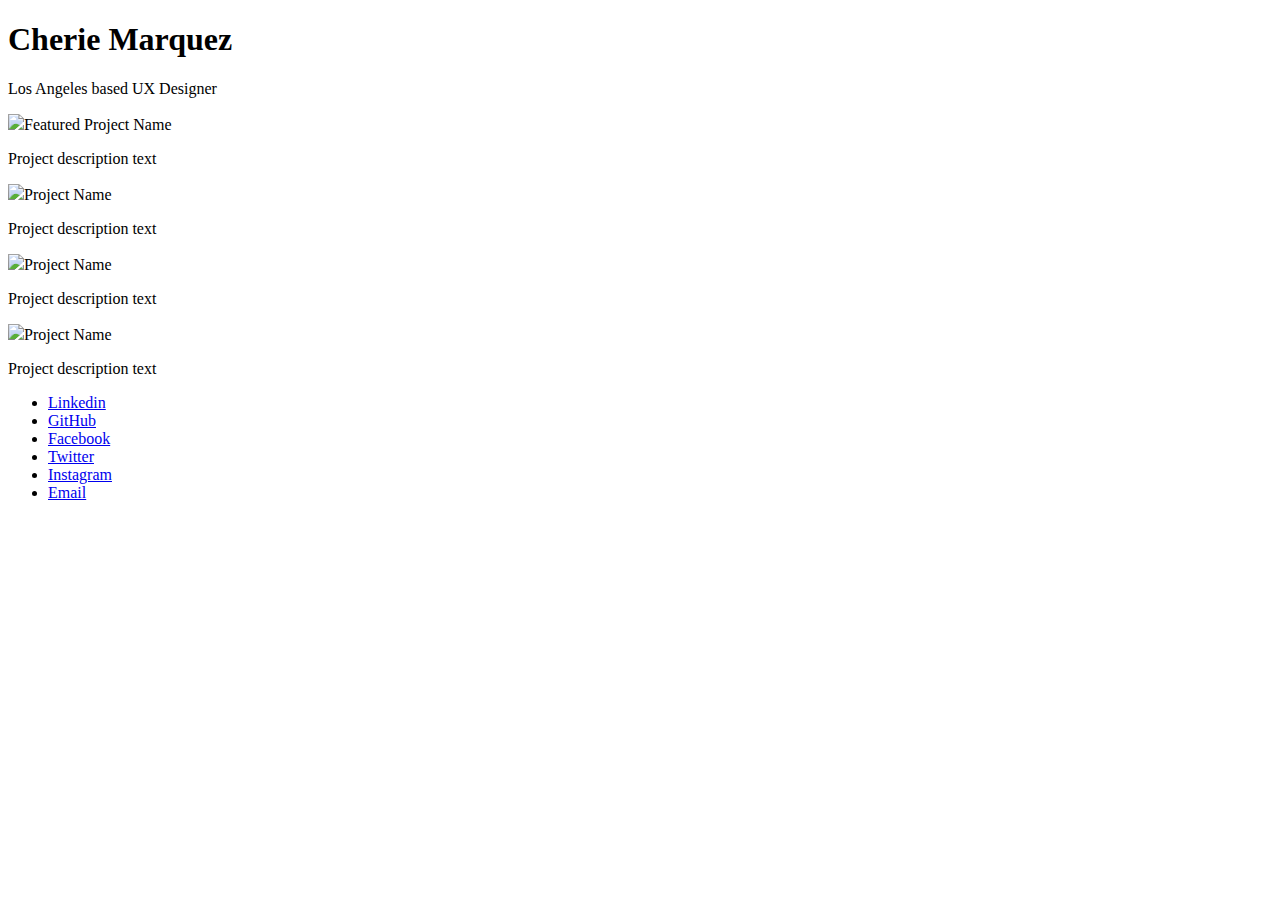
==== index.html @ 30fcd729 "Setting up website foundation" ====
<!DOCTYPE html>
<html>
 <head>
   <title>Portfolio | Cherie Marquez</title>
  </head>
  <body>
    <header>
      <h1>Cherie Marquez</h1>
      <p class="slogan">Los Angeles based UX Designer</p>
    </header>
    <main>
      <div class="project featured-project">
        <img src="http://lorempixel.com/350/360/abstract/placeholder-1"
        <h2>Featured Project Name</h2>
        <p>Project description text</p>
      </div>
      <div class="project">
        <img src="http://lorempixel.com/350/260/abstract/placeholder-2"
        <h2>Project Name</h2>
        <p>Project description text</p>
      </div>
      <div class="project">
        <img src="http://lorempixel.com/350/260/abstract/placeholder-3"
        <h2>Project Name</h2>
        <p>Project description text</p>
      </div>
      <div class="project">
        <img src="http://lorempixel.com/350/260/abstract/placeholder-4"
        <h2>Project Name</h2>
        <p>Project description text</p>
      </div>
    </main>
    <footer>
      <ul>
        <li> <a href="https://www.linkedin.com/in/cheriem/">Linkedin</a> </li>
        <li> <a href="https://github.com/takeonedailymedia">GitHub</a> </li>
        <li> <a href="https://www.facebook.com/marquez.cherie">Facebook</a> </li>
        <li> <a href="https://twitter.com/cherietallett">Twitter</a> </li>
        <li> <a href="https://www.instagram.com/cherietallett/">Instagram</a> </li>
        <li> <a href="mailto:cherie@takeonedaily.media">Email</a> </li>
      </ul>
    </footer>
  </body>
</html>
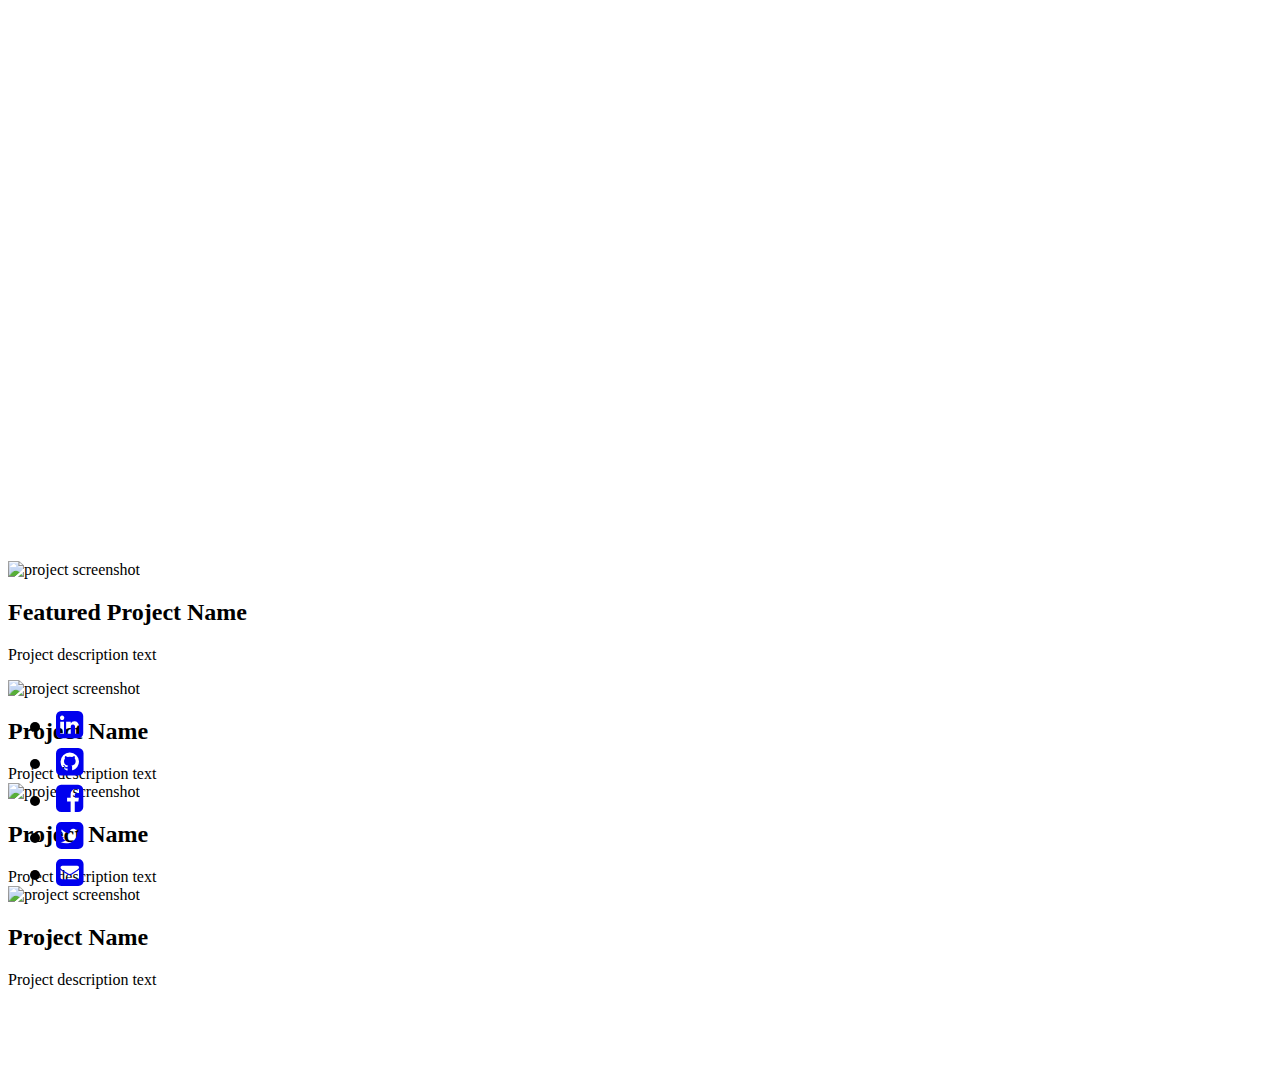
==== commit 350ad865: "checkpoint 23 interaces: complete" ====
--- a/index.html
+++ b/index.html
@@ -1,43 +1,91 @@
 <!DOCTYPE html>
-<html>
+<html class="mdl-js">
  <head>
    <title>Portfolio | Cherie Marquez</title>
+   <meta name="viewport" content="width=device-width, initial-scale=1">
+   <!-- Material Design Lite -->
+   <link rel="stylesheet" href="https://code.getmdl.io/1.3.0/material.blue_grey-amber.min.css">
+   <script defer src="https://code.getmdl.io/1.3.0/material.min.js"></script>
+
+   <!-- Font Awesome -->
+   <link href="https://maxcdn.bootstrapcdn.com/font-awesome/4.7.0/css/font-awesome.min.css" rel="stylesheet">
+
+   <!-- Custom Styles -->
+   <link rel="stylesheet" href="styles/main.css">
   </head>
   <body>
-    <header>
+    <header class="mdl-layout_header mdl-layout_header--transparent">
       <h1>Cherie Marquez</h1>
       <p class="slogan">Los Angeles based UX Designer</p>
     </header>
-    <main>
-      <div class="project featured-project">
-        <img src="http://lorempixel.com/350/360/abstract/placeholder-1"
-        <h2>Featured Project Name</h2>
-        <p>Project description text</p>
+    <main class="mdl-layout_content mdl-grid">
+      <div class="project featured-project mdl-grid mdl-cell mdl-cell--12-col mdl-cell--4-col-tablet mdl-card mdl-shadow--4dp">
+        <div class="mdl-cell mdl-cell--5-col mdl-cell--12-col-tablet">
+          <img src="http://via.placeholder.com/350x260?text=placeholder-image" alt="project screenshot"/>
+        </div>
+        <div class="mdl-cell mdl-cell--7-col">
+          <h2 class="mdl-card_title-text">Featured Project Name</h2>
+          <p class="project-description mdl-card_supporting-text">Project description text</p>
+        </div>
       </div>
-      <div class="project">
-        <img src="http://lorempixel.com/350/260/abstract/placeholder-2"
-        <h2>Project Name</h2>
-        <p>Project description text</p>
-      </div>
-      <div class="project">
-        <img src="http://lorempixel.com/350/260/abstract/placeholder-3"
-        <h2>Project Name</h2>
-        <p>Project description text</p>
-      </div>
-      <div class="project">
-        <img src="http://lorempixel.com/350/260/abstract/placeholder-4"
-        <h2>Project Name</h2>
-        <p>Project description text</p>
-      </div>
+      <div class="project mdl-cell mdl-card mdl-shadow--4dp">
+           <div>
+             <img src="http://lorempixel.com/350/260/abstract/placeholder-2" alt="project screenshot"/>
+           </div>
+           <div class="mdl-card__title">
+             <h2 class="mdl-card__title-text">Project Name</h2>
+           </div>
+           <div class="mdl-card__supporting-text">Project description text</div>
+         </div>
+
+         <div class="project mdl-cell mdl-card mdl-shadow--4dp">
+           <div>
+             <img src="http://lorempixel.com/350/260/abstract/placeholder-3" alt="project screenshot"/>
+           </div>
+           <div class="mdl-card__title">
+             <h2 class="mdl-card__title-text">Project Name</h2>
+           </div>
+           <div class="mdl-card__supporting-text">Project description text</div>
+         </div>
+
+         <div class="project mdl-cell mdl-card mdl-shadow--4dp">
+           <div>
+             <img src="http://lorempixel.com/350/260/abstract/placeholder-4" alt="project screenshot"/>
+           </div>
+           <div class="mdl-card__title">
+             <h2 class="mdl-card__title-text">Project Name</h2>
+           </div>
+           <div class="mdl-card__supporting-text">Project description text</div>
+         </div>
+
     </main>
-    <footer>
-      <ul>
-        <li> <a href="https://www.linkedin.com/in/cheriem/">Linkedin</a> </li>
-        <li> <a href="https://github.com/takeonedailymedia">GitHub</a> </li>
-        <li> <a href="https://www.facebook.com/marquez.cherie">Facebook</a> </li>
-        <li> <a href="https://twitter.com/cherietallett">Twitter</a> </li>
-        <li> <a href="https://www.instagram.com/cherietallett/">Instagram</a> </li>
-        <li> <a href="mailto:cherie@takeonedaily.media">Email</a> </li>
+    <footer class="mdl-mini-footer">
+      <ul class="mdl-mini-footer__link-list">
+        <li>
+           <a href="https://www.linkedin.com/in/cheriem">
+             <i class="fa fa-linkedin-square" aria-hidden="true"></i>
+           </a>
+         </li>
+         <li>
+           <a href="https://github.com/takeonedailymedia">
+             <i class="fa fa-github-square" aria-hidden="true"></i>
+           </a>
+         </li>
+         <li>
+           <a href="https://www.facebook.com/marquez.cherie">
+             <i class="fa fa-facebook-square" aria-hidden="true"></i>
+           </a>
+         </li>
+         <li>
+           <a href="https://twitter.com/cherietallett">
+             <i class="fa fa-twitter-square" aria-hidden="true"></i>
+           </a>
+         </li>
+         <li>
+           <a href="mailto:cherie@takeonedaily.media">
+             <i class="fa fa-envelope-square" aria-hidden="true"></i>
+           </a>
+         </li>
       </ul>
     </footer>
   </body>
--- a/styles/main.css
+++ b/styles/main.css
@@ -0,0 +1,52 @@
+header {
+  background: url(file:///Users/cherietallett/bloc/portfolio/images/heroimage.jpg) center / cover;
+  height: 60vh;
+  justify-content: center;
+  text-align: center;
+}
+
+h1 {
+  color: hsla(0, 0%, 100%, 0.9);
+  font-weight: bold;
+}
+
+.slogan {
+  color: hsla(0, 0%, 100%, 0.7);
+  font-weight: lighter;
+  font-size: 1.6rem;
+}
+
+main {
+  max-width: 900px;
+}
+
+.project-description {
+  padding-left: 0;
+}
+
+.project img {
+  width: 100%;
+}
+
+footer.mdl-mini-footer {
+  bottom: 0;
+  padding: 0.5rem;
+  position: fixed;
+  width: 100%;
+  z-index: 1;
+}
+
+body {
+  padding-bottom: 5rem;
+}
+
+footer.mdl-mini-footer > ul {
+  margin: auto;
+  font-size: 2rem;
+}
+
+@media screen and (max-width: 1024px) {
+   header.mdl-layout__header {
+     display: flex;
+   }
+ }
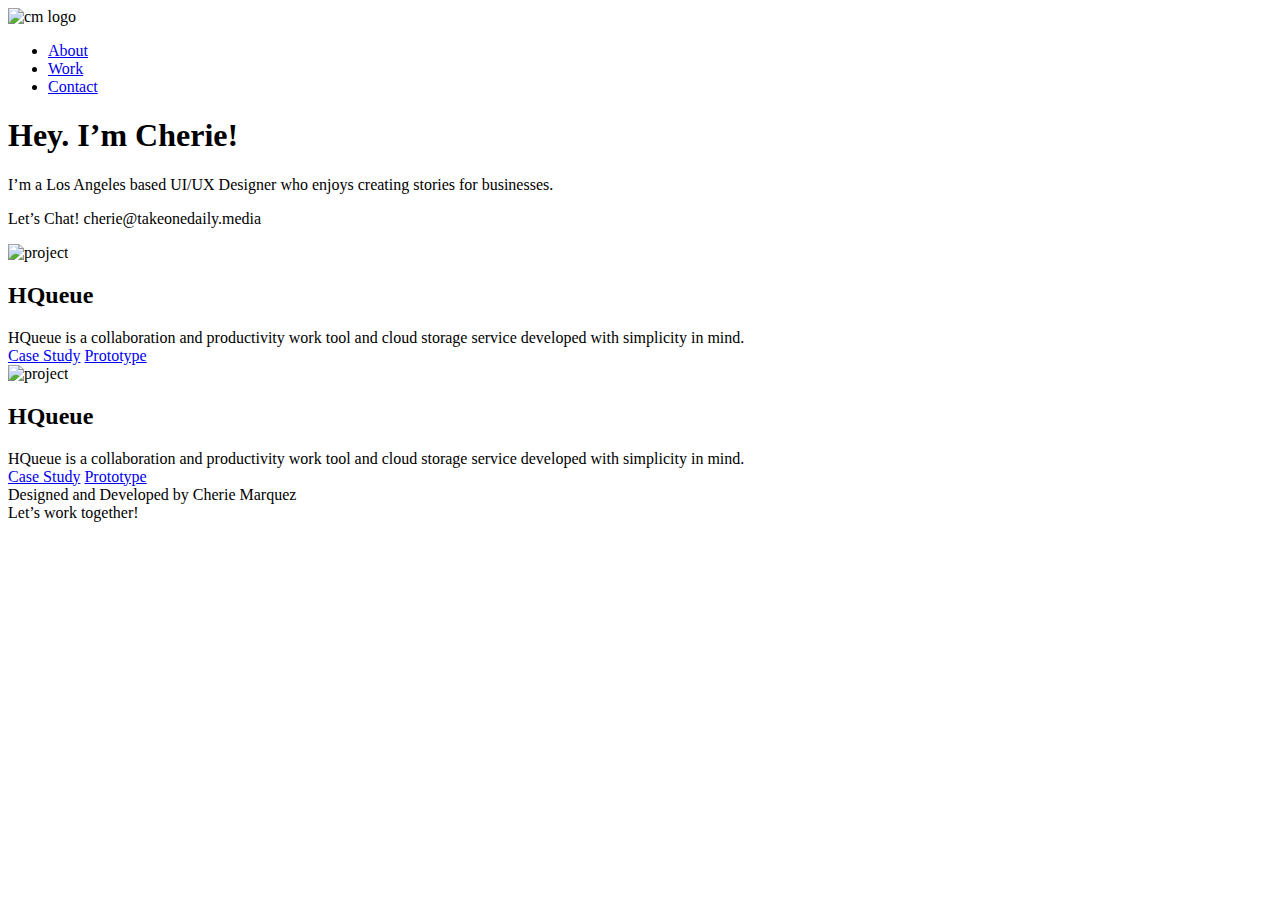
==== commit 84862af1: "slack check-in" ====
--- a/index.html
+++ b/index.html
@@ -1,92 +1,60 @@
 <!DOCTYPE html>
-<html class="mdl-js">
+<html>
  <head>
+   <meta name="viewport" content="width=device-width, initial-scale=1">
+   <meta charset="utf-8">
    <title>Portfolio | Cherie Marquez</title>
-   <meta name="viewport" content="width=device-width, initial-scale=1">
-   <!-- Material Design Lite -->
-   <link rel="stylesheet" href="https://code.getmdl.io/1.3.0/material.blue_grey-amber.min.css">
-   <script defer src="https://code.getmdl.io/1.3.0/material.min.js"></script>
-
-   <!-- Font Awesome -->
-   <link href="https://maxcdn.bootstrapcdn.com/font-awesome/4.7.0/css/font-awesome.min.css" rel="stylesheet">
-
-   <!-- Custom Styles -->
-   <link rel="stylesheet" href="styles/main.css">
+   <link rel="stylesheet" href="css/reset.css">
+   <link rel="stylesheet" href="css/style.css">
   </head>
   <body>
-    <header class="mdl-layout_header mdl-layout_header--transparent">
-      <h1>Cherie Marquez</h1>
-      <p class="slogan">Los Angeles based UX Designer</p>
+    <nav>
+      <div class="left">
+        <img src="images/200x200.png" class="logo" alt="cm logo">
+      </div>
+      <ul class="right">
+        <li><a href="#">About</a></li>
+        <li><a href="#">Work</a></li>
+        <li><a href="#">Contact</a></li>
+      </ul>
+    </nav>
+      <h1>Hey. I’m Cherie!</h1>
+      <p class="slogan">I’m a Los Angeles based UI/UX Designer who enjoys creating stories for businesses.</p>
+      <p class="slogan">Let’s Chat! cherie@takeonedaily.media</p>
     </header>
-    <main class="mdl-layout_content mdl-grid">
-      <div class="project featured-project mdl-grid mdl-cell mdl-cell--12-col mdl-cell--4-col-tablet mdl-card mdl-shadow--4dp">
-        <div class="mdl-cell mdl-cell--5-col mdl-cell--12-col-tablet">
-          <img src="http://via.placeholder.com/350x260?text=placeholder-image" alt="project screenshot"/>
-        </div>
-        <div class="mdl-cell mdl-cell--7-col">
-          <h2 class="mdl-card_title-text">Featured Project Name</h2>
-          <p class="project-description mdl-card_supporting-text">Project description text</p>
-        </div>
-      </div>
-      <div class="project mdl-cell mdl-card mdl-shadow--4dp">
+      <div class="work-hero-image">
            <div>
-             <img src="http://lorempixel.com/350/260/abstract/placeholder-2" alt="project screenshot"/>
+             <img src="images/HQueue-Homepage.png" class="homepage-project" alt="project">
            </div>
-           <div class="mdl-card__title">
-             <h2 class="mdl-card__title-text">Project Name</h2>
+           <div class="work">
+             <h2 class="project-name">HQueue</h2>
            </div>
-           <div class="mdl-card__supporting-text">Project description text</div>
+           <div class="project-2">HQueue is a collaboration and productivity work tool and cloud storage service developed with simplicity in mind.</div>
+           <a class="button-casestudy" href="HQueue.html">Case Study</a>
+           <a class="button-prototype" href="HQueue.html">Prototype</a>
          </div>
 
-         <div class="project mdl-cell mdl-card mdl-shadow--4dp">
+         <div class="work-hero-image">
            <div>
-             <img src="http://lorempixel.com/350/260/abstract/placeholder-3" alt="project screenshot"/>
+             <img src="images/HQueue-Homepage.png" class="homepage-project" alt="project">
            </div>
-           <div class="mdl-card__title">
-             <h2 class="mdl-card__title-text">Project Name</h2>
+           <div class="work">
+             <h2 class="project-name">HQueue</h2>
            </div>
-           <div class="mdl-card__supporting-text">Project description text</div>
+           <div class="project-2">HQueue is a collaboration and productivity work tool and cloud storage service developed with simplicity in mind.</div>
+           <a class="button-casestudy" href="HQueue.html">Case Study</a>
+           <a class="button-prototype" href="HQueue.html">Prototype</a>
          </div>
+       </main>
 
-         <div class="project mdl-cell mdl-card mdl-shadow--4dp">
-           <div>
-             <img src="http://lorempixel.com/350/260/abstract/placeholder-4" alt="project screenshot"/>
-           </div>
-           <div class="mdl-card__title">
-             <h2 class="mdl-card__title-text">Project Name</h2>
-           </div>
-           <div class="mdl-card__supporting-text">Project description text</div>
-         </div>
-
-    </main>
-    <footer class="mdl-mini-footer">
-      <ul class="mdl-mini-footer__link-list">
-        <li>
-           <a href="https://www.linkedin.com/in/cheriem">
-             <i class="fa fa-linkedin-square" aria-hidden="true"></i>
-           </a>
-         </li>
-         <li>
-           <a href="https://github.com/takeonedailymedia">
-             <i class="fa fa-github-square" aria-hidden="true"></i>
-           </a>
-         </li>
-         <li>
-           <a href="https://www.facebook.com/marquez.cherie">
-             <i class="fa fa-facebook-square" aria-hidden="true"></i>
-           </a>
-         </li>
-         <li>
-           <a href="https://twitter.com/cherietallett">
-             <i class="fa fa-twitter-square" aria-hidden="true"></i>
-           </a>
-         </li>
-         <li>
-           <a href="mailto:cherie@takeonedaily.media">
-             <i class="fa fa-envelope-square" aria-hidden="true"></i>
-           </a>
-         </li>
-      </ul>
+      <footer class="footer grid-footer">
+        <li>Designed and Developed by Cherie Marquez</a></li>
+        <li>Let’s work together!</a></li>
+			  <a href="mailto:cherie@takeonedaily.media" class="fa fa-email"></a>
+        <a href="https://github.com/takeonedailymedia" class="fa fa-github"></a>
+        <a href="https://www.twitter.com/cherietallett" class="fa fa-twitter"></a>
+        <a href="https://www.linkedin.com/in/cheriem" class="fa fa-linkedin"></a>
+        <a href="https://www.instagram.com/cherietallett" class="fa fa-linkedin"></a>
     </footer>
   </body>
 </html>
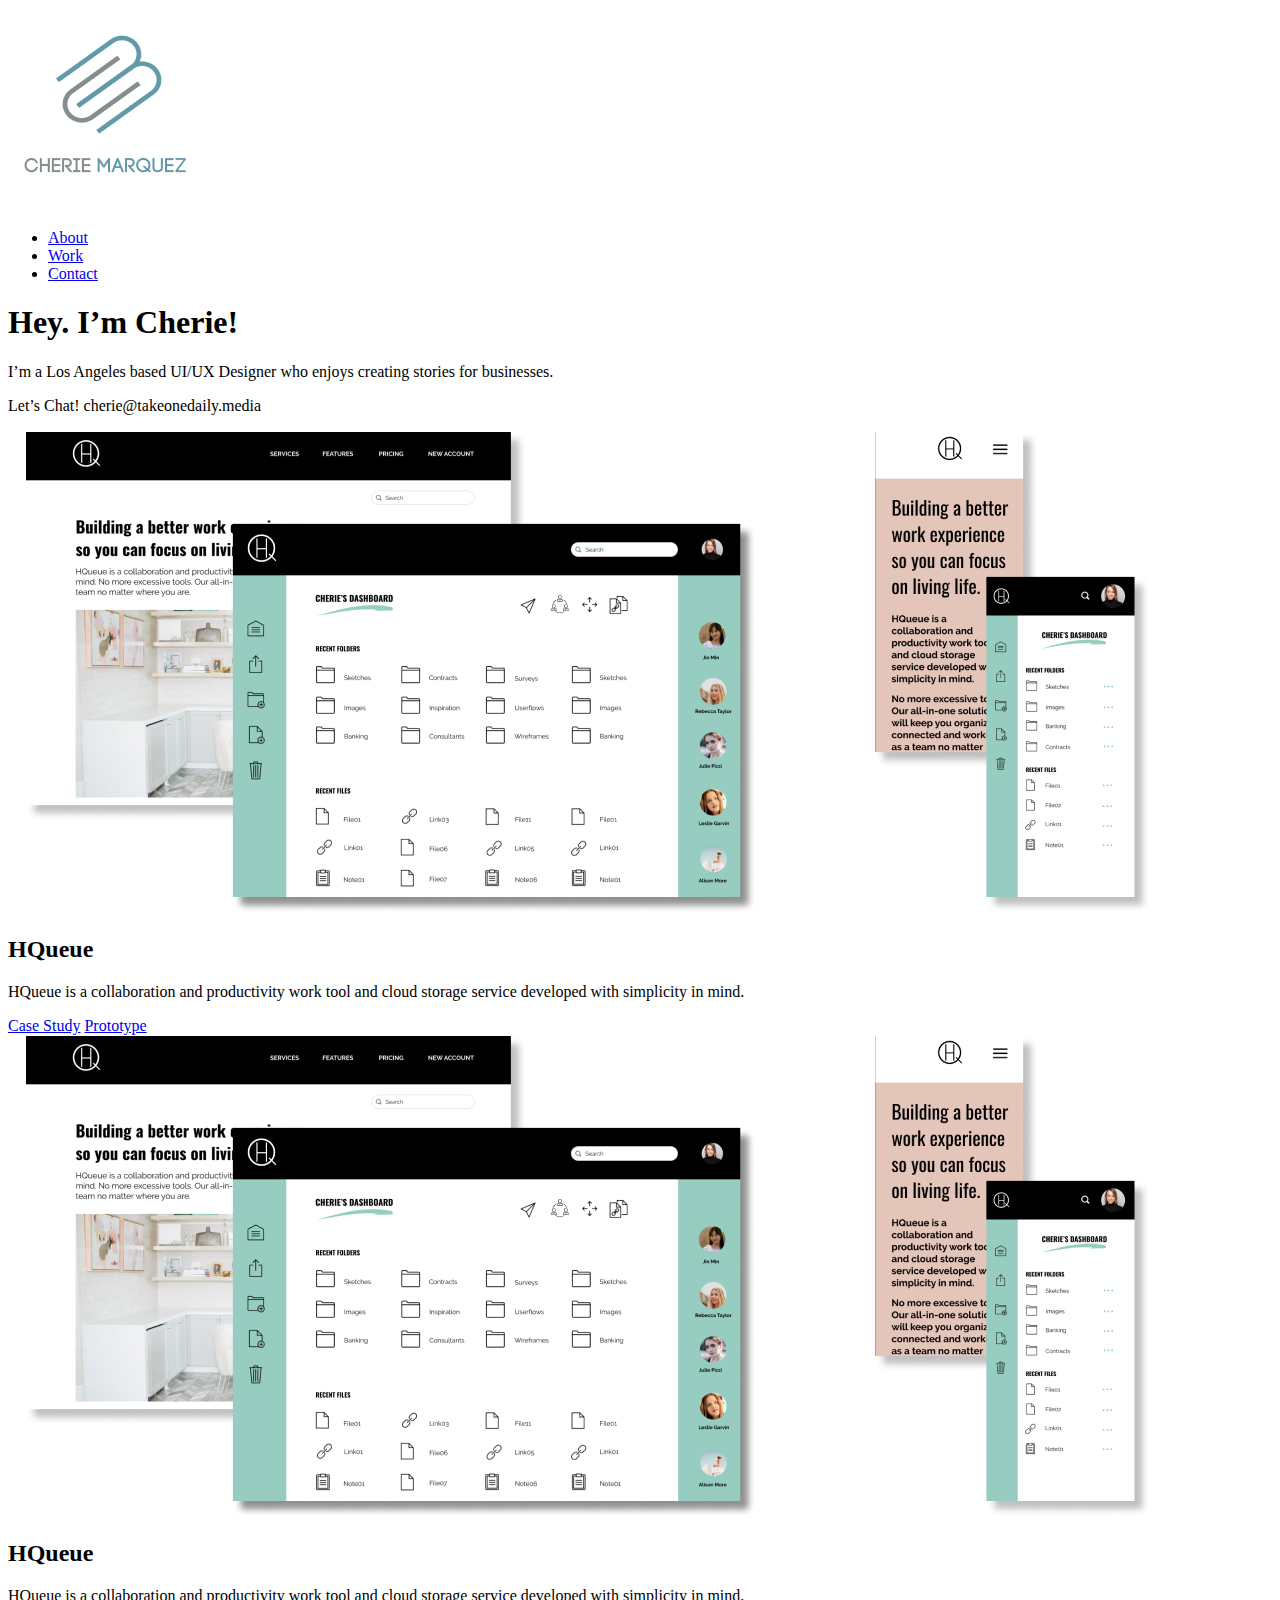
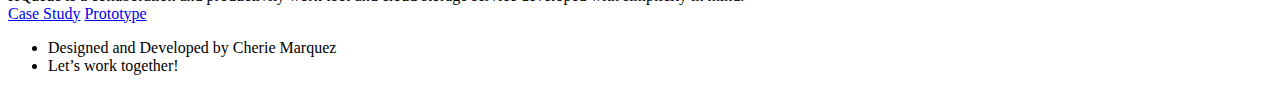
==== commit 08d67b7f: "checkpoint submission" ====
--- a/index.html
+++ b/index.html
@@ -9,47 +9,41 @@
   </head>
   <body>
     <nav>
-      <div class="left">
-        <img src="images/200x200.png" class="logo" alt="cm logo">
-      </div>
-      <ul class="right">
-        <li><a href="#">About</a></li>
-        <li><a href="#">Work</a></li>
-        <li><a href="#">Contact</a></li>
-      </ul>
+      <img src="images/200x200.png" class="logo" alt="cm logo">
+        <ul class="menu">
+          <li><a href="#">About</a></li>
+          <li><a href="#">Work</a></li>
+          <li><a href="#">Contact</a></li>
+        </ul>
     </nav>
+    <header>
       <h1>Hey. I’m Cherie!</h1>
       <p class="slogan">I’m a Los Angeles based UI/UX Designer who enjoys creating stories for businesses.</p>
       <p class="slogan">Let’s Chat! cherie@takeonedaily.media</p>
     </header>
-      <div class="work-hero-image">
-           <div>
+      <main>
+         <div class="work-hero-image">
+            <img src="images/HQueue-Homepage.png" class="homepage-project" alt="project">
+            <h2 class="project-name">HQueue</h2>
+            <p>HQueue is a collaboration and productivity work tool and cloud storage service developed with simplicity in mind.</div>
+            <a class="button-casestudy" href="HQueue.html">Case Study</a>
+            <a class="button-prototype" href="HQueue.html">Prototype</a>
+          </div>
+         <div class="work-hero-image">
              <img src="images/HQueue-Homepage.png" class="homepage-project" alt="project">
-           </div>
-           <div class="work">
+             <div class="work">
              <h2 class="project-name">HQueue</h2>
            </div>
-           <div class="project-2">HQueue is a collaboration and productivity work tool and cloud storage service developed with simplicity in mind.</div>
-           <a class="button-casestudy" href="HQueue.html">Case Study</a>
-           <a class="button-prototype" href="HQueue.html">Prototype</a>
-         </div>
-
-         <div class="work-hero-image">
-           <div>
-             <img src="images/HQueue-Homepage.png" class="homepage-project" alt="project">
-           </div>
-           <div class="work">
-             <h2 class="project-name">HQueue</h2>
-           </div>
-           <div class="project-2">HQueue is a collaboration and productivity work tool and cloud storage service developed with simplicity in mind.</div>
-           <a class="button-casestudy" href="HQueue.html">Case Study</a>
-           <a class="button-prototype" href="HQueue.html">Prototype</a>
-         </div>
+          <div class="project-2">HQueue is a collaboration and productivity work tool and cloud storage service developed with simplicity in mind.</div>
+            <a class="button-casestudy" href="HQueue.html">Case Study</a>
+            <a class="button-prototype" href="HQueue.html">Prototype</a>
+          </div>
        </main>
-
       <footer class="footer grid-footer">
+      <ul>
         <li>Designed and Developed by Cherie Marquez</a></li>
         <li>Let’s work together!</a></li>
+      </ul>
 			  <a href="mailto:cherie@takeonedaily.media" class="fa fa-email"></a>
         <a href="https://github.com/takeonedailymedia" class="fa fa-github"></a>
         <a href="https://www.twitter.com/cherietallett" class="fa fa-twitter"></a>
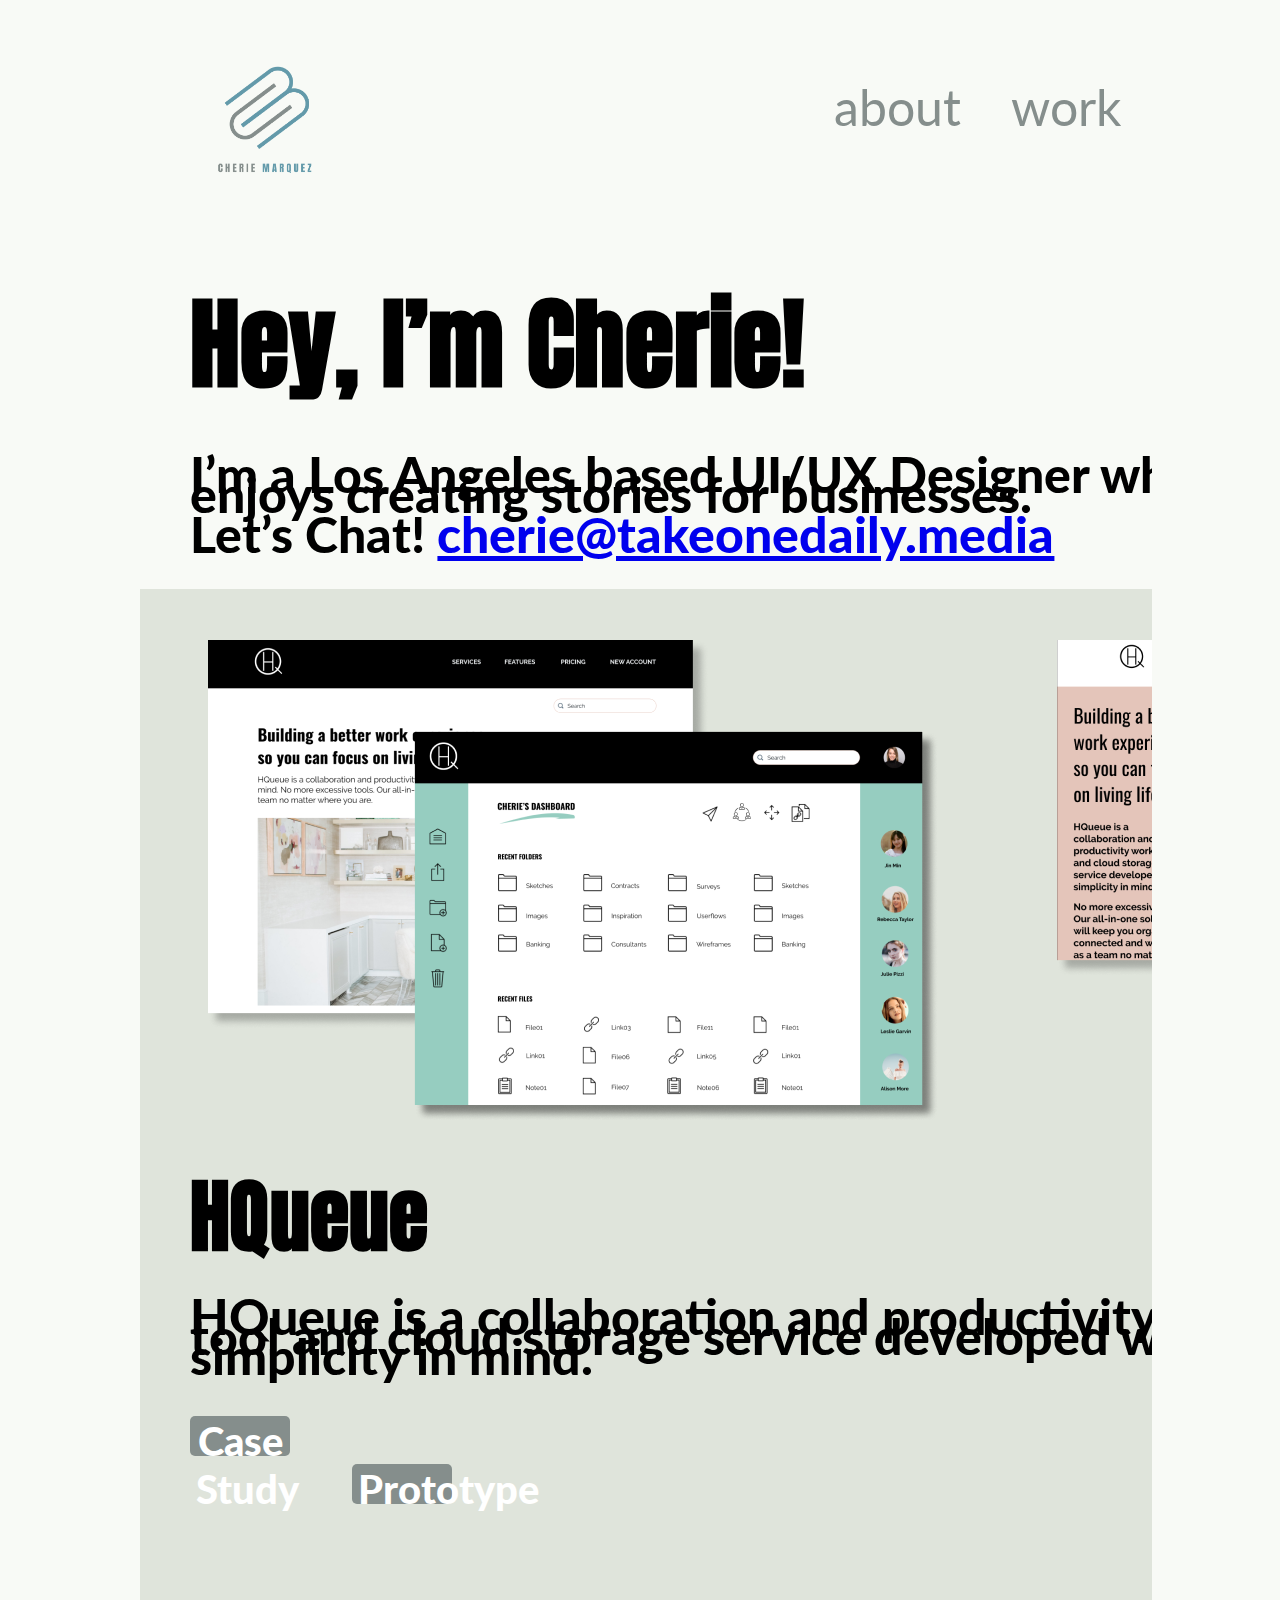
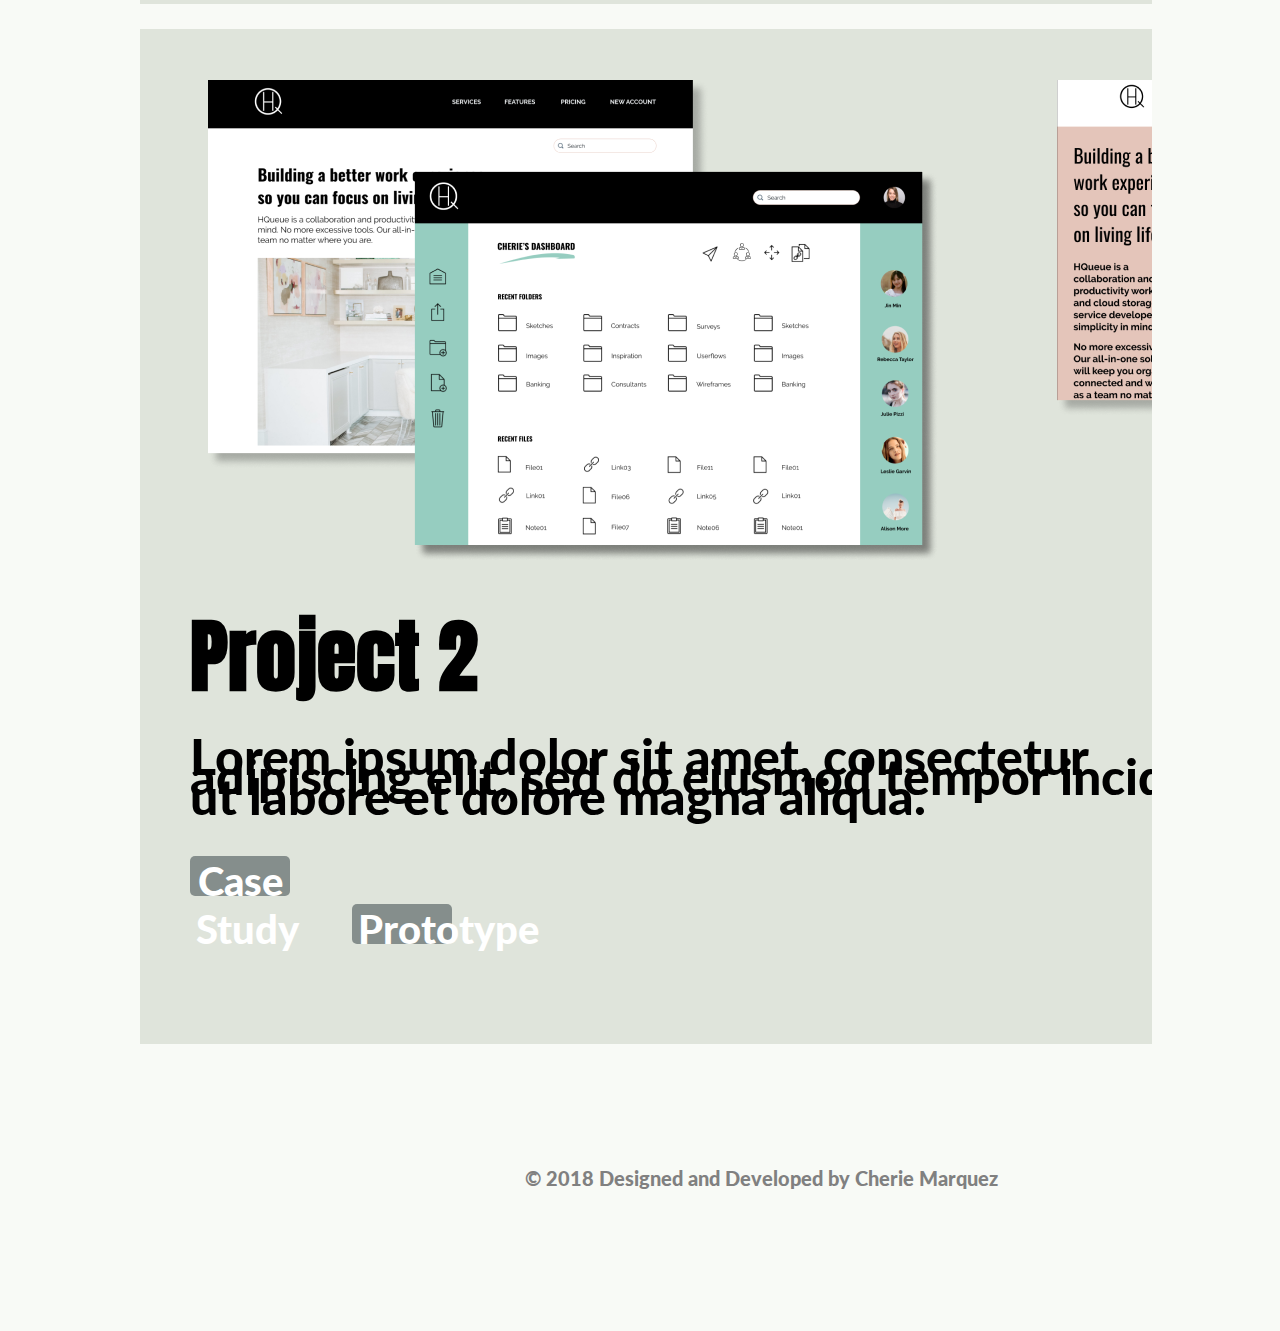
==== commit 4a88b4d9: "html submission" ====
--- a/index.html
+++ b/index.html
@@ -1,54 +1,72 @@
 <!DOCTYPE html>
-<html>
+<html lang="en">
  <head>
-   <meta name="viewport" content="width=device-width, initial-scale=1">
    <meta charset="utf-8">
+   <meta name="viewport" content="width=device-width, initial-scale=1.0">
    <title>Portfolio | Cherie Marquez</title>
-   <link rel="stylesheet" href="css/reset.css">
-   <link rel="stylesheet" href="css/style.css">
+   <link rel="stylesheet" type="text/css" href="styles/reset.css">
+   <link rel="stylesheet" type="text/css" href="styles/style.css">
+<!-- Google Fonts and Icons-->
+   <link href="https://fonts.googleapis.com/css?family=Anton" rel="stylesheet" type="text/css">
+   <link href="https://fonts.googleapis.com/css?family=Lato" rel="stylesheet" type="text/css">
+   <link rel="stylesheet" href="https://use.fontawesome.com/releases/v5.5.0/css/all.css" integrity="sha384-B4dIYHKNBt8Bc12p+WXckhzcICo0wtJAoU8YZTY5qE0Id1GSseTk6S+L3BlXeVIU" crossorigin="anonymous">
   </head>
   <body>
-    <nav>
-      <img src="images/200x200.png" class="logo" alt="cm logo">
-        <ul class="menu">
-          <li><a href="#">About</a></li>
-          <li><a href="#">Work</a></li>
-          <li><a href="#">Contact</a></li>
+    <div class="container">
+      <section class="nav">
+        <div class="logo">
+          <img src="images/logocm.png" alt="cm logo">
+        </div>
+        <ul class="NavLinks">
+          <li> <a href="about.html">about</a> <li>
+          <li> <a href="project.html">work</a> </li>
+          <li> <a href="contact.html">contact</a> </li>
         </ul>
-    </nav>
-    <header>
-      <h1>Hey. I’m Cherie!</h1>
-      <p class="slogan">I’m a Los Angeles based UI/UX Designer who enjoys creating stories for businesses.</p>
-      <p class="slogan">Let’s Chat! cherie@takeonedaily.media</p>
-    </header>
-      <main>
-         <div class="work-hero-image">
-            <img src="images/HQueue-Homepage.png" class="homepage-project" alt="project">
-            <h2 class="project-name">HQueue</h2>
-            <p>HQueue is a collaboration and productivity work tool and cloud storage service developed with simplicity in mind.</div>
-            <a class="button-casestudy" href="HQueue.html">Case Study</a>
-            <a class="button-prototype" href="HQueue.html">Prototype</a>
-          </div>
-         <div class="work-hero-image">
-             <img src="images/HQueue-Homepage.png" class="homepage-project" alt="project">
-             <div class="work">
-             <h2 class="project-name">HQueue</h2>
-           </div>
-          <div class="project-2">HQueue is a collaboration and productivity work tool and cloud storage service developed with simplicity in mind.</div>
-            <a class="button-casestudy" href="HQueue.html">Case Study</a>
-            <a class="button-prototype" href="HQueue.html">Prototype</a>
-          </div>
-       </main>
-      <footer class="footer grid-footer">
-      <ul>
-        <li>Designed and Developed by Cherie Marquez</a></li>
-        <li>Let’s work together!</a></li>
-      </ul>
-			  <a href="mailto:cherie@takeonedaily.media" class="fa fa-email"></a>
-        <a href="https://github.com/takeonedailymedia" class="fa fa-github"></a>
-        <a href="https://www.twitter.com/cherietallett" class="fa fa-twitter"></a>
-        <a href="https://www.linkedin.com/in/cheriem" class="fa fa-linkedin"></a>
-        <a href="https://www.instagram.com/cherietallett" class="fa fa-linkedin"></a>
-    </footer>
+      </section>
+
+<!--Cherie Intro-->
+      <section class="hero">
+        <h1>Hey, I’m Cherie!</h1>
+        <p>I’m a Los Angeles based UI/UX Designer
+          who enjoys creating stories for businesses.</p>
+        <p>Let’s Chat! <a href="mailto:cherie@takeonedaily.media">cherie@takeonedaily.media</a></p>
+      </section>
+
+<!--Cherie Work-->
+        <section class="project1">
+          <img class="logo" src="images/HQueue-Homepage.png" alt="project">
+          <h1>HQueue</h1>
+          <p>HQueue is a collaboration and productivity work tool and cloud storage service developed with simplicity in mind.</p>
+          <button type="submit">Case Study</button>
+          <button type="submit">Prototype</button>
+        </section>
+        <section class="project2">
+          <img class="logo" src="images/HQueue-Homepage.png" alt="project">
+          <h1>Project 2</h1>
+          <p>Lorem ipsum dolor sit amet, consectetur adipiscing elit, sed do eiusmod tempor incididunt ut labore et dolore magna aliqua.</p>
+          <button type="submit">Case Study</button>
+          <button type="submit">Prototype</button>
+        </section>
+
+<!--Footer-->
+
+      <footer>
+        <section class="footer-container">
+            <p>© 2018 Designed and Developed by Cherie Marquez</p>
+            <ul class="footer-social">
+              <li class="email"><a href="cherie@takeonedaily.media">
+                <i class="far fa-envelope" style="color:#858E8C"></i></a></li>
+              <li class="git"><a href="https://github.com/takeonedailymedia">
+                <i class="fab fa-github" style="color:#858E8C"></i></a></li>
+              <li class="twitter"><a href="https://www.twitter.com/cherietallett">
+                <i class="fab fa-twitter" style="color:#858E8C"></i></a></li>
+              <li class="linkedin"><a href="https://www.linkedin.com/in/cheriem">
+                <i class="fab fa-linkedin-in" style="color:#858E8C"></i></a></li>
+              <li class="instagram"><a href="https://www.instagram.com/cherietallett">
+                <i class="fab fa-instagram" style="color:#858E8C"></i></a></li>
+            </ul>
+          </section>
+        </footer>
+      </div>
   </body>
 </html>
--- a/styles/style.css
+++ b/styles/style.css
@@ -0,0 +1,245 @@
+/*** Home Page ***/
+
+* {
+  box-sizing: border-box;
+}
+
+html {
+  font-size: 10px;
+}
+
+body {
+  background-color: #F8FAF6;
+  display: grid;
+}
+
+section {
+  float: left;
+  margin: 1%;
+}
+
+/*** the exterior edge of any grid - grid needs to go inside of the container)***/
+.container {
+  display: grid;
+  grid-template-columns: 1fr;
+  grid-template-areas:
+    "nav"
+    "hero"
+    "project1"
+    "project2"
+    "footer-container"
+    "footer-social";
+    margin: 0 auto;
+    overflow: hidden;
+    width: 80%;
+}
+
+.nav {
+  grid-area: nav;
+  padding: 2rem;
+  position: sticky;
+  top: 0;
+  width: 100%;
+}
+
+
+/*** CM logo ***/
+.logo img {
+  float: left;
+  height: auto;
+  width: 20rem;
+}
+
+.NavLinks {
+  float: right;
+  list-style: none;
+  margin-top: 5rem;
+
+}
+
+.NavLinks li {
+  display: inline-block;
+
+}
+
+.NavLinks li a {
+  color: #858E8C;
+  text-decoration: none;
+  padding: 5px 25px;
+  font-family: "Lato";
+  font-size: 5rem;
+}
+
+.NavLinks li a:hover {
+  color: #639AAA;
+  font-weight: 600;
+}
+
+
+p {
+ font-size: 1.6rem;
+ line-height: 2rem;
+}
+
+
+.hero {
+  grid-area: hero;
+  padding-bottom: 2rem;
+}
+
+.hero h1 {
+  font-family: "Anton";
+  font-size: 10rem;
+  padding: 5rem;
+}
+
+.hero p {
+  font-size: 5rem;
+  font-family: "Lato";
+  padding: 2rem 5rem 0 5rem;
+}
+
+
+.project1 {
+  background-color: #DFE4DB;
+  grid-area: project1;
+  padding: 5rem;
+}
+
+.project2 {
+  background-color: #DFE4DB;
+  grid-area: project2;
+  padding: 5rem;
+}
+
+h1, .project1, .project2 {
+  color: black;
+  font-family: "Anton";
+  font-size: 8rem;
+  font-weight: 900;
+  padding-top: 5rem;
+}
+
+p, .project1, .project2 {
+  color: black;
+  font-family: "Lato";
+  font-size: 5rem;
+  font-weight: 900;
+  padding-top: 5rem;
+}
+
+.logo {
+  padding: 0rem;
+}
+
+button {
+  background-color: #858E8C;
+  border: none;
+  border-radius: .5rem;
+  color: #ffffff;
+  font-family: "Lato";
+  font-size: 4rem;
+  font-weight: 900;
+  height: 4rem;
+  margin: 5rem 5rem 5rem 0;
+  width: 10rem;
+}
+
+
+
+footer {
+  background-color: #F8FAF6;
+  width: 100%;
+}
+
+.footer-container {
+  grid-area: footer-container;
+  padding: 5rem 5rem;
+  color: #639AAA;
+  text-align: center;
+  width: 100%;
+}
+
+.footer-container p {
+  color: gray;
+  font-size: 2rem;
+  text-align: center;
+  width: 100%;
+}
+
+.footer-social {
+  grid-area: footer-social;
+  list-style: none;
+}
+
+ul.footer-social {
+  background-color: #F8FAF6;
+  display: grid;
+  font-size: 5rem;
+  grid-template-columns: repeat(5, 2fr);
+  padding: 4rem 0;
+}
+
+}
+
+  /* Desktop */
+@media screen (min-width: 120rem) {
+  .container {
+    grid-template-columns: 2fr 8fr 2fr;
+    grid-template-areas:
+    "nav                  nav               nav"
+    "hero                 hero              hero"
+    "project1             .                 project2"
+    "footer-container     footer-container  footer-container"
+    "footer-social        footer-social     footer-social";
+    margin: 0 auto;
+    overflow: hidden;
+    padding-bottom: 100px;
+    width: 100rem;
+  }
+
+  section {
+    float: left;
+    margin: 1%;
+    width: 48%;
+  }
+
+  .footer-container {
+    background-color: #F8FAF6;
+    font-size: 1.3rem;
+    display: inline-grid;
+    grid-template-columns: 1fr 1fr;
+    padding: 5rem 5rem;
+    line-height: 1.4rem;
+  }
+
+  /* Tablet */
+@media screen (min-width: 70rem) {
+  .container {
+    grid-template-columns: 6fr 6fr;
+    grid-template-areas:
+      "nav                  nav"
+      "hero                 hero"
+      "project1             project2"
+      "footer-container     footer-social";
+    width: 80%;
+
+  }
+
+    section {
+      float: left;
+      margin: 1%;
+      width: 98%;
+  }
+
+  .footer-container {
+    background-color: #F8FAF6;
+    font-size: 1.3rem;
+    display: inline-grid;
+    grid-template-columns: 1fr 1fr;
+    padding: 5rem 5rem;
+    line-height: 1.4rem;
+  }
+
+
+}
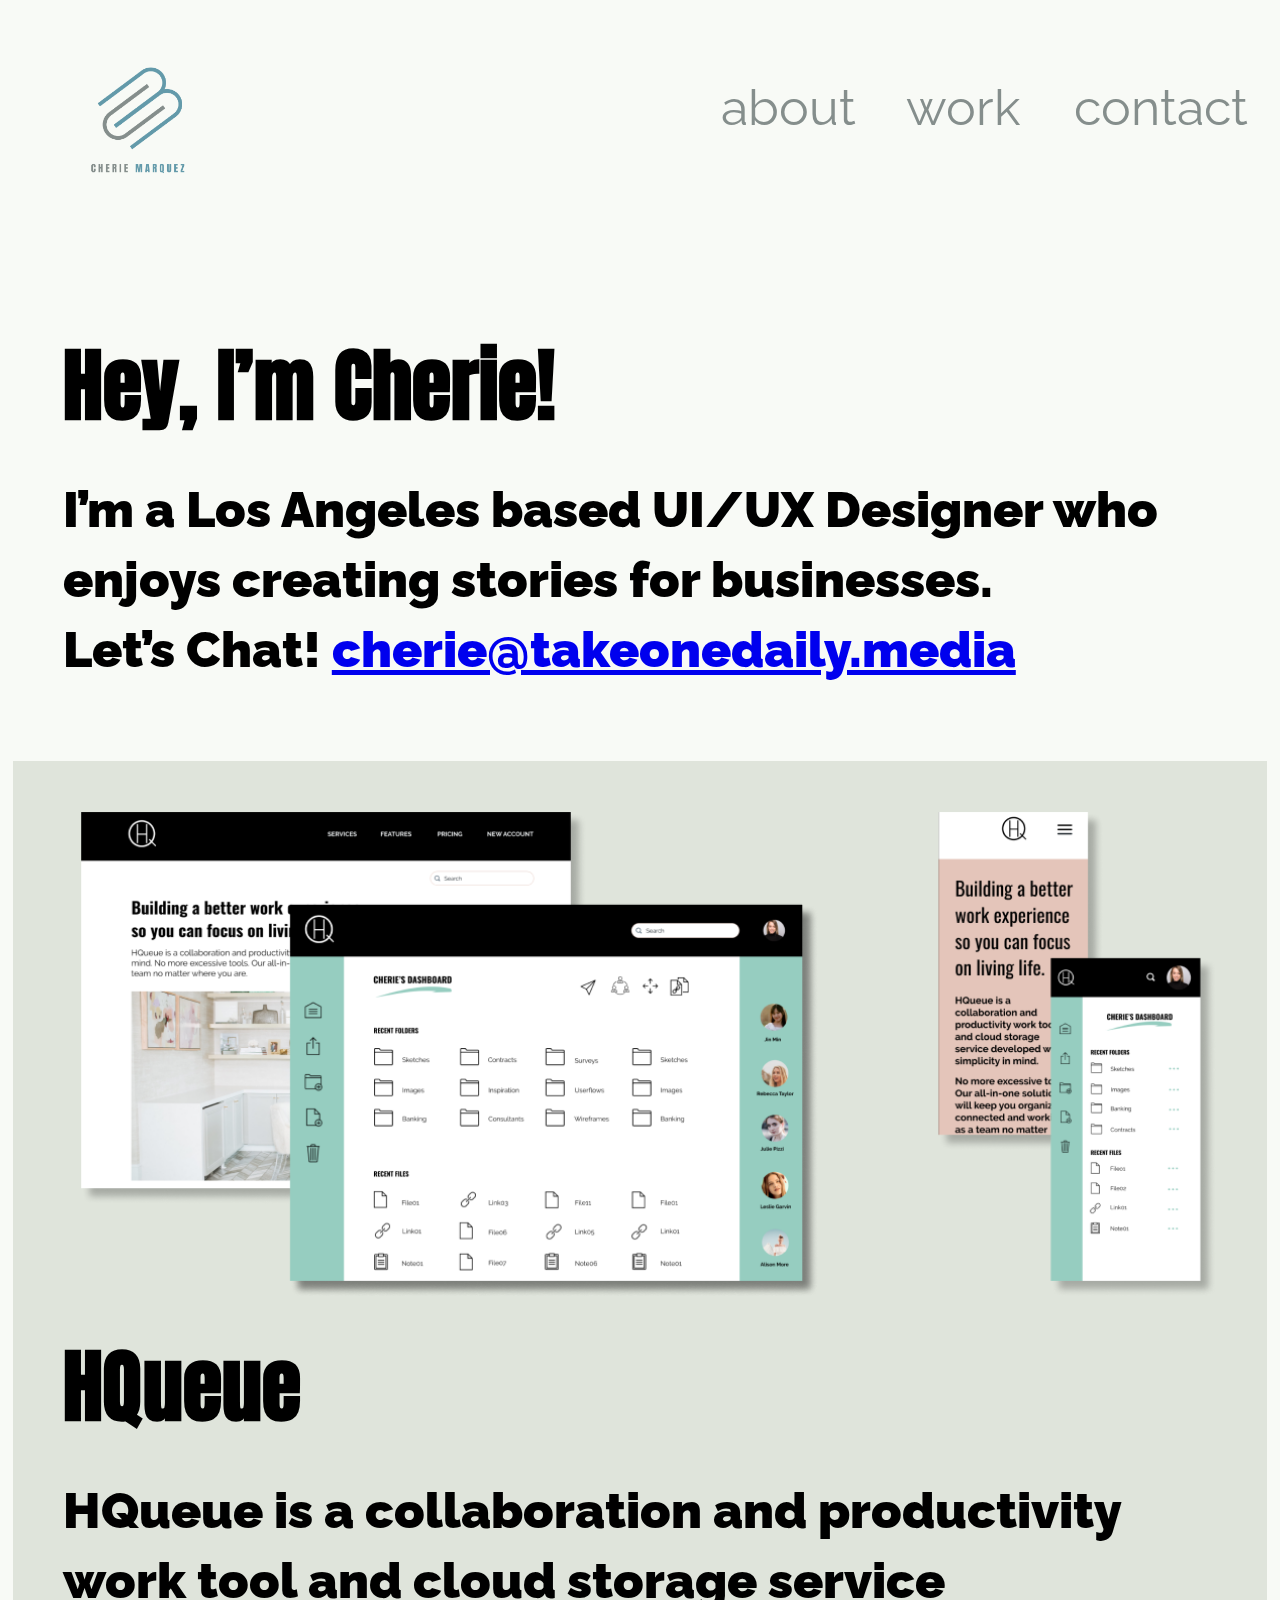
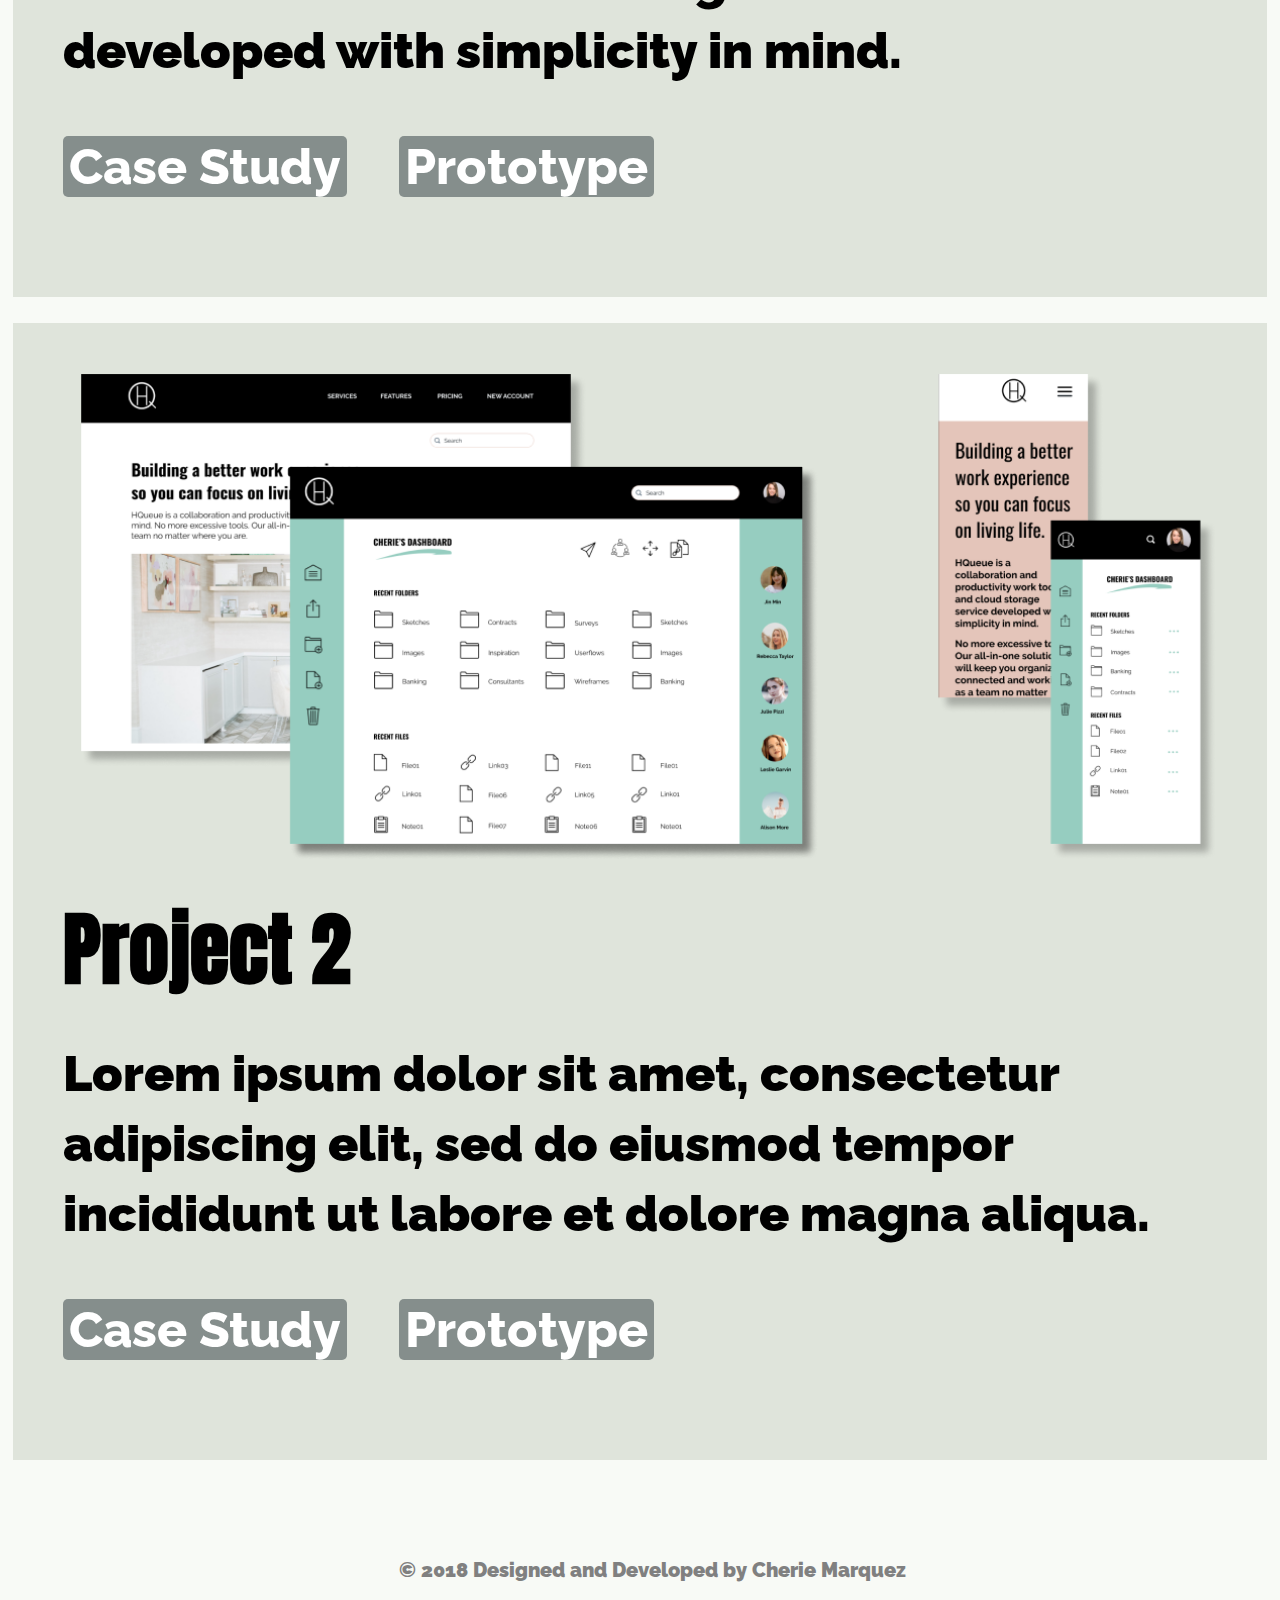
==== commit 91c428d7: "css revisions" ====
--- a/index.html
+++ b/index.html
@@ -3,11 +3,14 @@
  <head>
    <meta charset="utf-8">
    <meta name="viewport" content="width=device-width, initial-scale=1.0">
+   <meta name="author" content="Cherie Marquez">
+   <meta name="description" content="Cherie Marquez, Los Angeles based UI/UX designer">
    <title>Portfolio | Cherie Marquez</title>
    <link rel="stylesheet" type="text/css" href="styles/reset.css">
    <link rel="stylesheet" type="text/css" href="styles/style.css">
 <!-- Google Fonts and Icons-->
-   <link href="https://fonts.googleapis.com/css?family=Anton" rel="stylesheet" type="text/css">
+  <link href="https://fonts.googleapis.com/css?family=Anton" rel="stylesheet" type="text/css">
+   <link href="https://fonts.googleapis.com/css?family=Raleway" rel="stylesheet" type="text/css">
    <link href="https://fonts.googleapis.com/css?family=Lato" rel="stylesheet" type="text/css">
    <link rel="stylesheet" href="https://use.fontawesome.com/releases/v5.5.0/css/all.css" integrity="sha384-B4dIYHKNBt8Bc12p+WXckhzcICo0wtJAoU8YZTY5qE0Id1GSseTk6S+L3BlXeVIU" crossorigin="anonymous">
   </head>
@@ -34,18 +37,18 @@
 
 <!--Cherie Work-->
         <section class="project1">
-          <img class="logo" src="images/HQueue-Homepage.png" alt="project">
+          <img class="HQHomepage" src="images/HQueue-Homepage.png" alt="project">
           <h1>HQueue</h1>
           <p>HQueue is a collaboration and productivity work tool and cloud storage service developed with simplicity in mind.</p>
-          <button type="submit">Case Study</button>
-          <button type="submit">Prototype</button>
+          <button type="input">Case Study</button>
+          <button type="input">Prototype</button>
         </section>
         <section class="project2">
-          <img class="logo" src="images/HQueue-Homepage.png" alt="project">
+          <img class="HQHomepage" src="images/HQueue-Homepage.png" alt="project">
           <h1>Project 2</h1>
           <p>Lorem ipsum dolor sit amet, consectetur adipiscing elit, sed do eiusmod tempor incididunt ut labore et dolore magna aliqua.</p>
-          <button type="submit">Case Study</button>
-          <button type="submit">Prototype</button>
+          <button type="input">Case Study</button>
+          <button type="input">Prototype</button>
         </section>
 
 <!--Footer-->
--- a/styles/style.css
+++ b/styles/style.css
@@ -18,7 +18,6 @@
   margin: 1%;
 }
 
-/*** the exterior edge of any grid - grid needs to go inside of the container)***/
 .container {
   display: grid;
   grid-template-columns: 1fr;
@@ -31,7 +30,8 @@
     "footer-social";
     margin: 0 auto;
     overflow: hidden;
-    width: 80%;
+    width: auto;
+
 }
 
 .nav {
@@ -50,6 +50,12 @@
   width: 20rem;
 }
 
+/* HQ Image */
+.HQHomepage {
+  width: 100%;
+  display: block;
+}
+
 .NavLinks {
   float: right;
   list-style: none;
@@ -66,7 +72,7 @@
   color: #858E8C;
   text-decoration: none;
   padding: 5px 25px;
-  font-family: "Lato";
+  font-family: "Raleway";
   font-size: 5rem;
 }
 
@@ -76,27 +82,9 @@
 }
 
 
-p {
- font-size: 1.6rem;
- line-height: 2rem;
-}
-
-
 .hero {
   grid-area: hero;
-  padding-bottom: 2rem;
-}
-
-.hero h1 {
-  font-family: "Anton";
-  font-size: 10rem;
   padding: 5rem;
-}
-
-.hero p {
-  font-size: 5rem;
-  font-family: "Lato";
-  padding: 2rem 5rem 0 5rem;
 }
 
 
@@ -112,37 +100,42 @@
   padding: 5rem;
 }
 
-h1, .project1, .project2 {
+h1 {
   color: black;
   font-family: "Anton";
   font-size: 8rem;
   font-weight: 900;
-  padding-top: 5rem;
-}
-
-p, .project1, .project2 {
+  padding: 5rem 0rem;
+}
+
+h2 {
   color: black;
   font-family: "Lato";
+  padding-bottom: 5rem;
+
+
+}
+p {
+  color: black;
+  font-family: "Raleway";
   font-size: 5rem;
   font-weight: 900;
-  padding-top: 5rem;
-}
-
-.logo {
-  padding: 0rem;
+  line-height: 7rem;
+  word-wrap: break-word;
+
 }
 
 button {
   background-color: #858E8C;
-  border: none;
+  border: 2rem;
   border-radius: .5rem;
   color: #ffffff;
-  font-family: "Lato";
-  font-size: 4rem;
-  font-weight: 900;
-  height: 4rem;
+  font-family: "Raleway";
+  font-size: 5rem;
+  font-weight: 800;
   margin: 5rem 5rem 5rem 0;
-  width: 10rem;
+  text-decoration: none;
+  width: fit-content;
 }
 
 
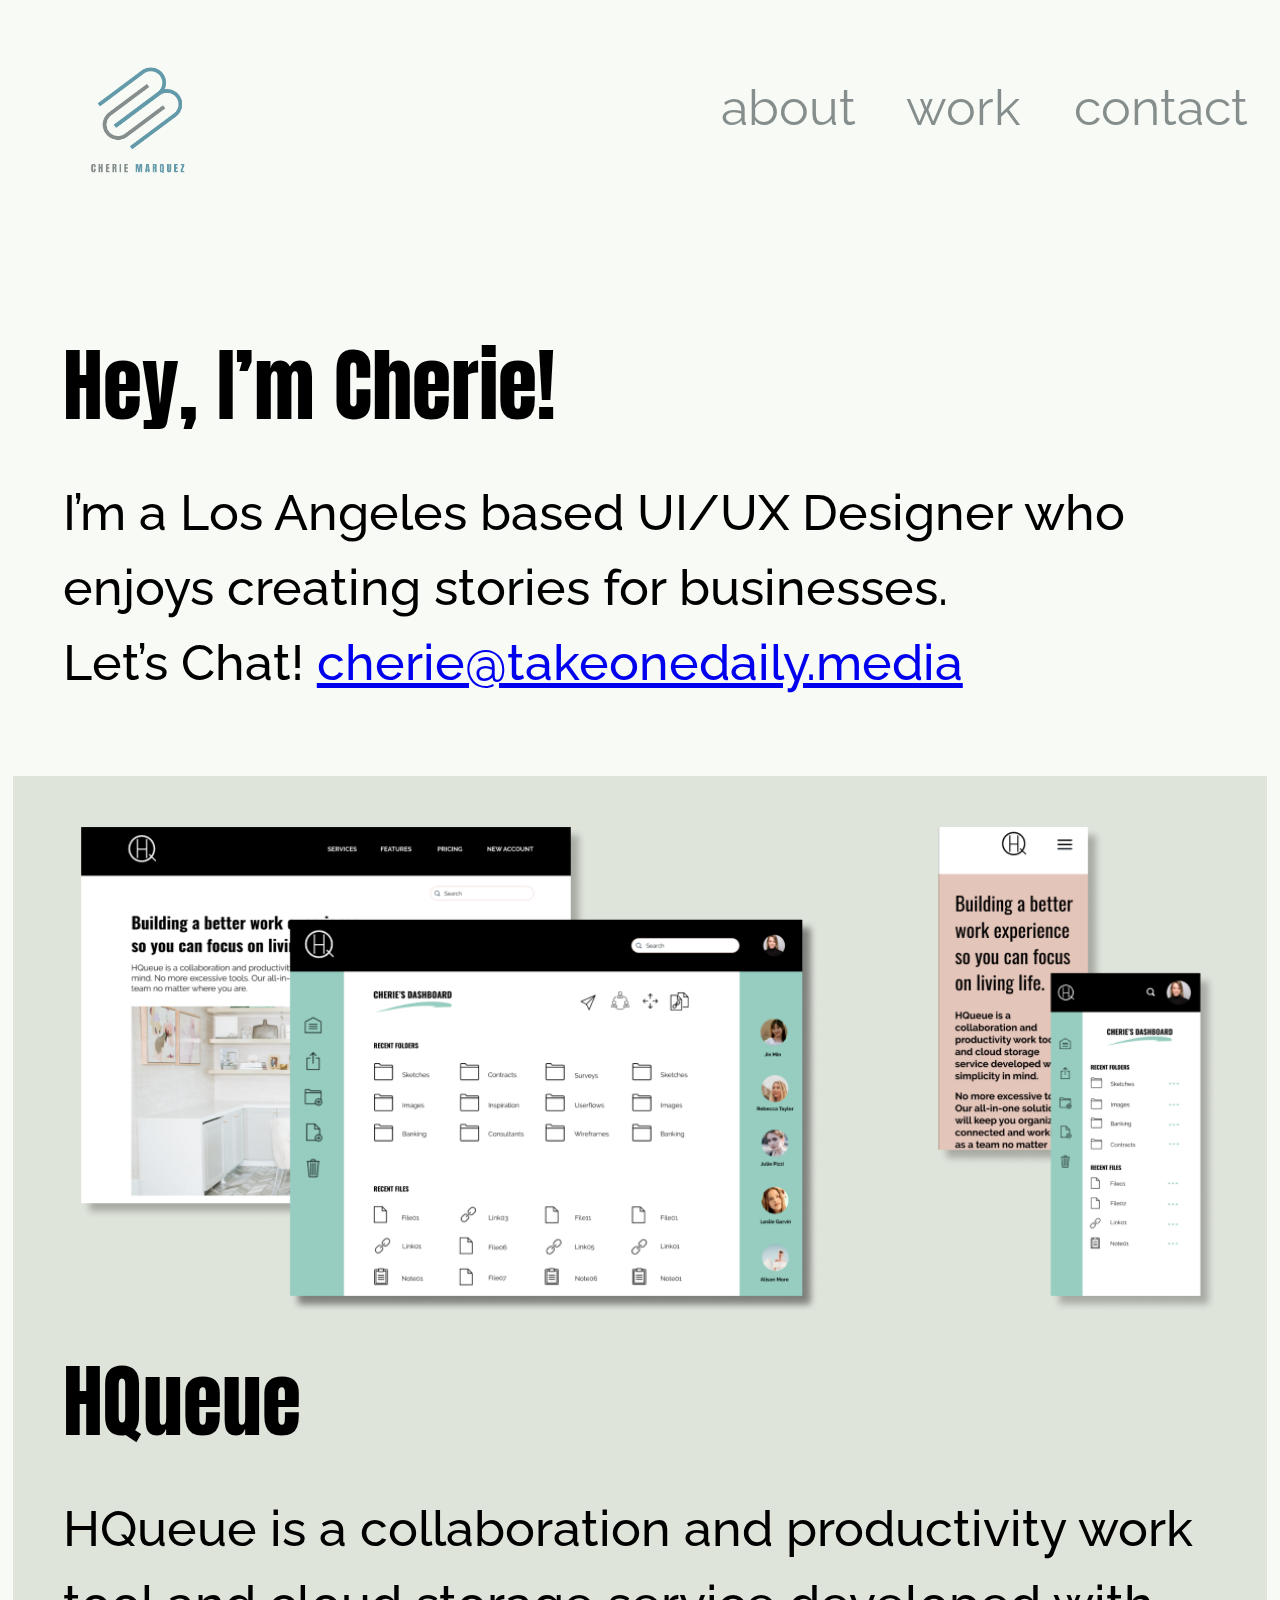
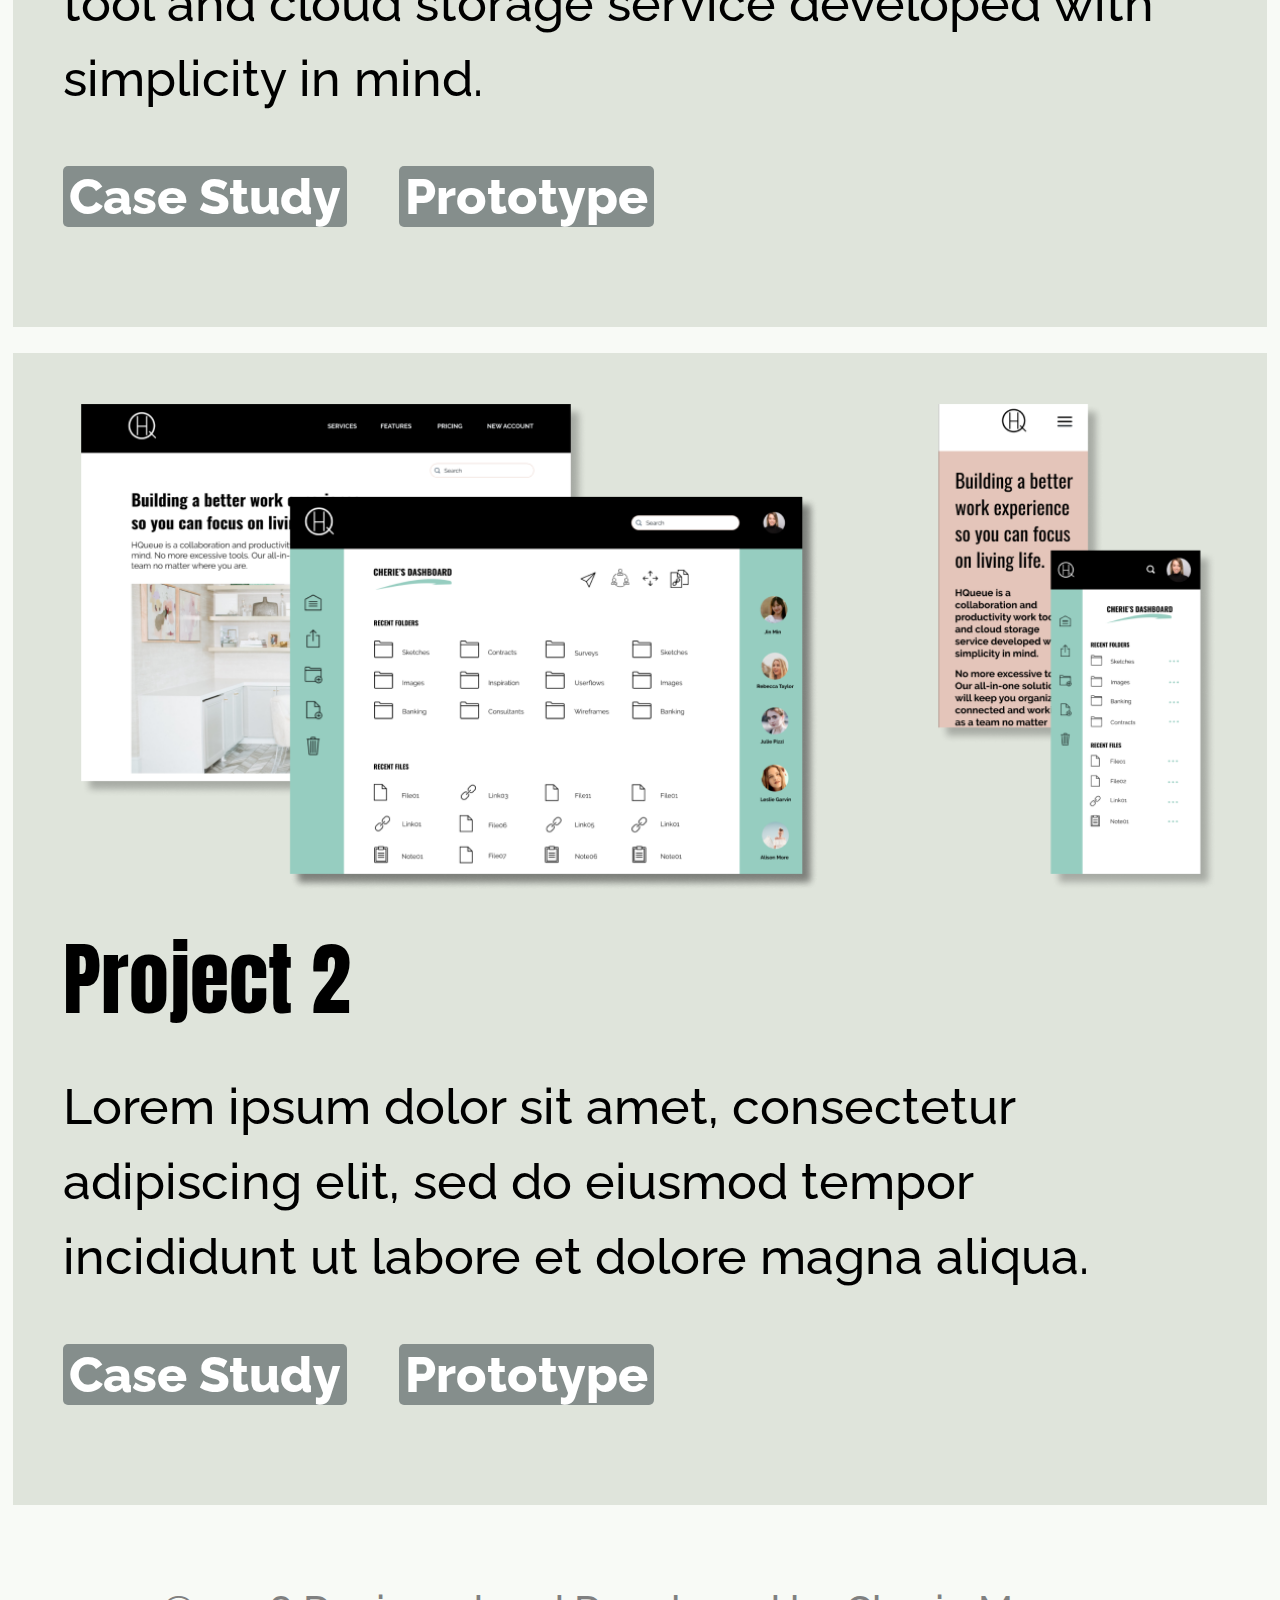
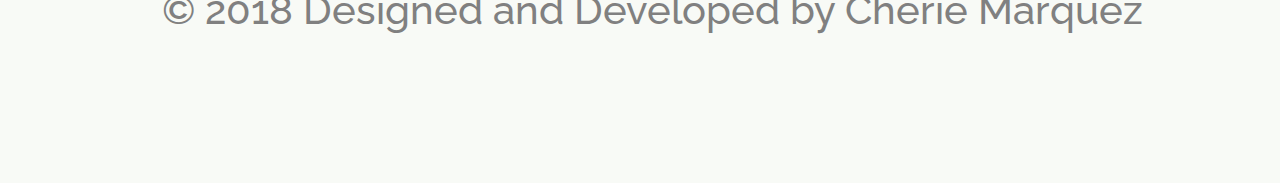
==== commit a50009e8: "google analytics" ====
--- a/index.html
+++ b/index.html
@@ -1,6 +1,15 @@
 <!DOCTYPE html>
 <html lang="en">
  <head>
+   <!-- Global site tag (gtag.js) - Google Analytics -->
+ <script async src="https://www.googletagmanager.com/gtag/js?id=UA-130183257-1"></script>
+   <script>
+   window.dataLayer = window.dataLayer || [];
+   function gtag(){dataLayer.push(arguments);}
+   gtag('js', new Date());
+
+   gtag('config', 'UA-130183257-1');
+ </script>
    <meta charset="utf-8">
    <meta name="viewport" content="width=device-width, initial-scale=1.0">
    <meta name="author" content="Cherie Marquez">
@@ -10,8 +19,8 @@
    <link rel="stylesheet" type="text/css" href="styles/style.css">
 <!-- Google Fonts and Icons-->
   <link href="https://fonts.googleapis.com/css?family=Anton" rel="stylesheet" type="text/css">
-   <link href="https://fonts.googleapis.com/css?family=Raleway" rel="stylesheet" type="text/css">
-   <link href="https://fonts.googleapis.com/css?family=Lato" rel="stylesheet" type="text/css">
+  <link href="https://fonts.googleapis.com/css?family=Raleway:400,400i,500,500i,600,600i,700,700i,800,800i" rel="stylesheet" type="text/css">
+   <link href="https://fonts.googleapis.com/css?family=Lato:300,400,400i,700,700i,900,900i" rel="stylesheet" type="text/css">
    <link rel="stylesheet" href="https://use.fontawesome.com/releases/v5.5.0/css/all.css" integrity="sha384-B4dIYHKNBt8Bc12p+WXckhzcICo0wtJAoU8YZTY5qE0Id1GSseTk6S+L3BlXeVIU" crossorigin="anonymous">
   </head>
   <body>
--- a/styles/style.css
+++ b/styles/style.css
@@ -44,7 +44,7 @@
 
 
 /*** CM logo ***/
-.logo img {
+.logo img  {
   float: left;
   height: auto;
   width: 20rem;
@@ -72,7 +72,7 @@
   color: #858E8C;
   text-decoration: none;
   padding: 5px 25px;
-  font-family: "Raleway";
+  font-family: 'Raleway', sans-serif;
   font-size: 5rem;
 }
 
@@ -102,15 +102,14 @@
 
 h1 {
   color: black;
-  font-family: "Anton";
+  font-family: 'Anton', sans-serif;
   font-size: 8rem;
-  font-weight: 900;
   padding: 5rem 0rem;
 }
 
 h2 {
   color: black;
-  font-family: "Lato";
+  font-family: 'Lato', sans-serif;
   padding-bottom: 5rem;
 
 
@@ -119,8 +118,8 @@
   color: black;
   font-family: "Raleway";
   font-size: 5rem;
-  font-weight: 900;
-  line-height: 7rem;
+  font-weight: 500;
+  line-height: 1.5;
   word-wrap: break-word;
 
 }
@@ -155,7 +154,7 @@
 
 .footer-container p {
   color: gray;
-  font-size: 2rem;
+  font-size: 4rem;
   text-align: center;
   width: 100%;
 }
